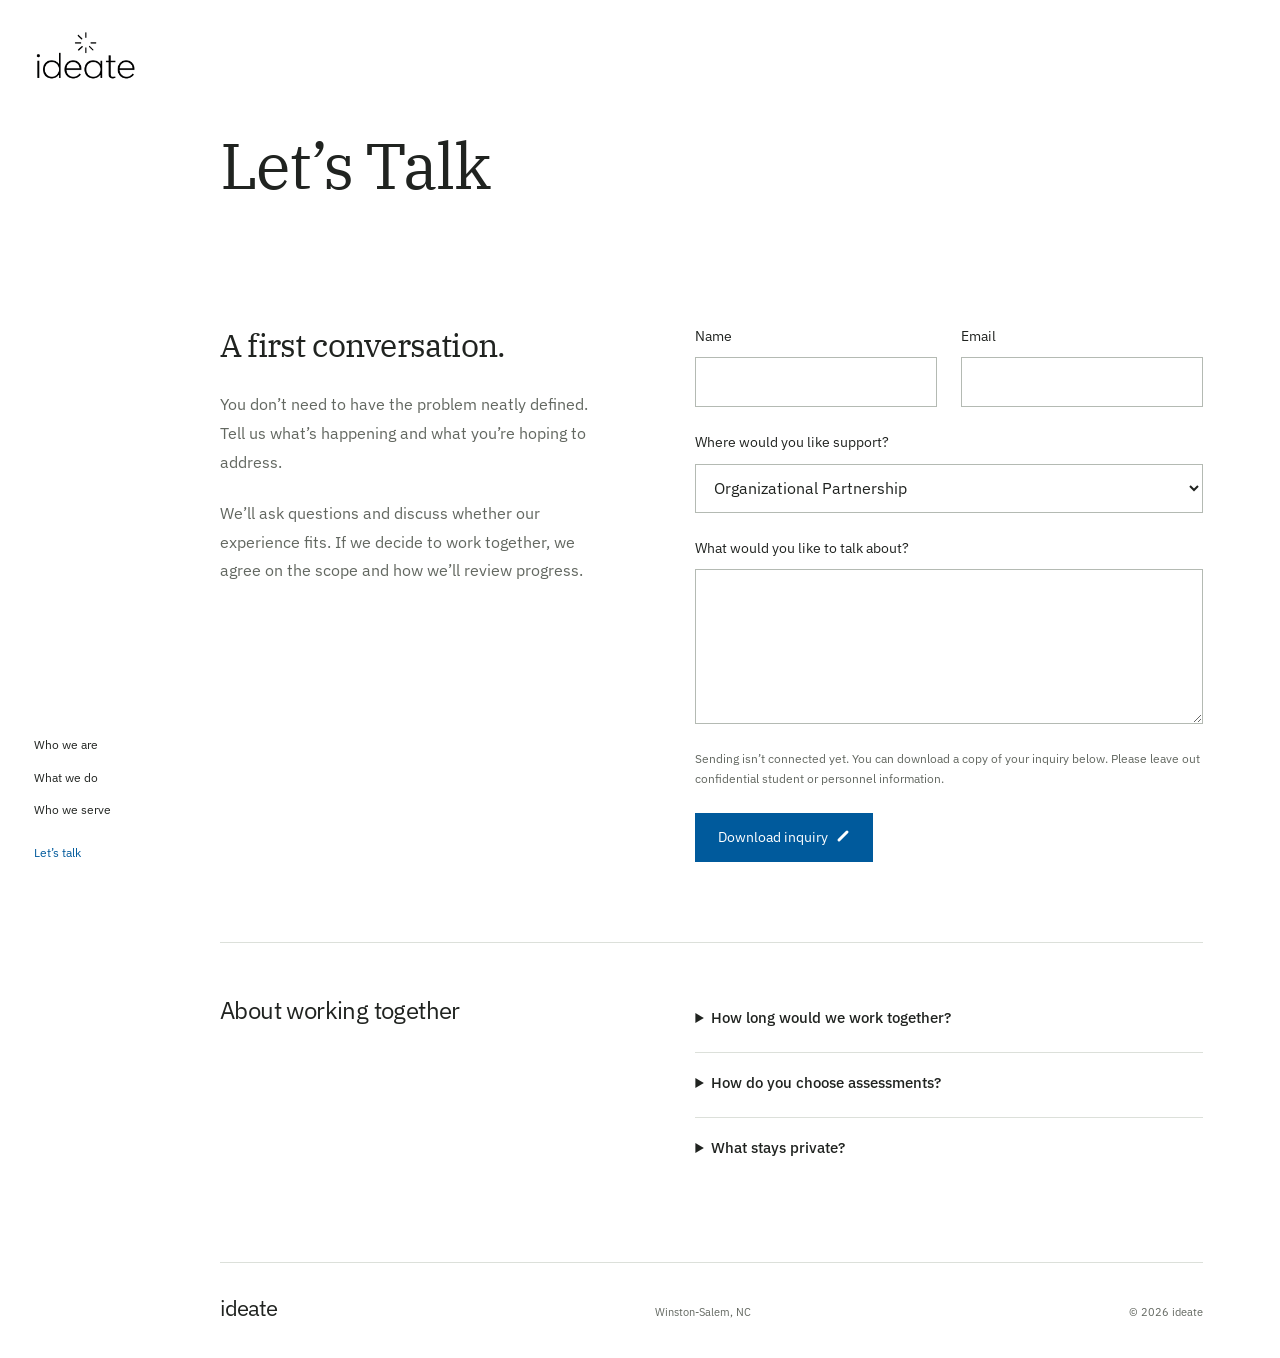
==== contact.html @ 922ec5f8 "Add ideate site Co-Authored-By: Claude Sonnet 5.5 <noreply@anthropic.com> Claude-Session: https://cl" ====
<!doctype html><html lang="en"><head><meta charset="utf-8"><meta name="viewport" content="width=device-width,initial-scale=1"><title>Let’s Talk | ideate</title><meta name="description" content="Start a conversation with ideate about the decisions, changes, or questions you are working through."><meta name="theme-color" content="#ffffff"><link rel="stylesheet" href="style.css"><link rel="stylesheet" href="room.css"><script defer src="app.js"></script></head><body class="inside-page"><a class="edge-brand" href="index.html" aria-label="ideate home"><img src="ideate-brand.svg" width="140" height="78" alt="ideate"></a><nav class="edge-nav" aria-label="Main navigation"><a href="about.html">Who we are</a><a href="work.html">What we do</a><a href="serve.html">Who we serve</a><a href="contact.html">Let’s talk</a></nav><main><section class="page-heading contact-heading"><h1>Let’s Talk</h1></section><section class="contact-layout" aria-labelledby="first-conversation"><div class="contact-introduction"><h2 id="first-conversation">A first conversation.</h2><p>You don’t need to have the problem neatly defined. Tell us what’s happening and what you’re hoping to address.</p><p>We’ll ask questions and discuss whether our experience fits. If we decide to work together, we agree on the scope and how we’ll review progress.</p></div><div class="inquiry-form"><form aria-label="Prepare an inquiry" aria-describedby="inquiry-note"><div class="form-pair"><div><label for="name">Name</label><input id="name" name="Name" autocomplete="name" required></div><div><label for="email">Email</label><input id="email" name="Email" type="email" autocomplete="email" required></div></div><label for="interest">Where would you like support?</label><select id="interest" name="Interest"><option>Organizational Partnership</option><option>Leadership Partnership</option><option>Student Concierge</option><option>TRIPOD</option><option>Something else</option></select><label for="message">What would you like to talk about?</label><textarea id="message" name="Message" required></textarea><p class="note" id="inquiry-note">Sending isn’t connected yet. You can download a copy of your inquiry below. Please leave out confidential student or personnel information.</p><button class="submit" type="submit">Download inquiry <svg class="ray-link" viewBox="0 0 42 42" aria-hidden="true" focusable="false"><path d="M9 33L33 9" fill="none" stroke="currentColor" stroke-width="9" stroke-linecap="round"/></svg></button><p id="status" role="status"></p></form></div></section><section class="working-questions"><h2>About working together</h2><div><details class="service-detail"><summary>How long would we work together?</summary><p>That depends on the work. We agree on the pace and review points with you, whether the need is a defined consulting assignment or ongoing individual support.</p></details><details class="service-detail"><summary>How do you choose assessments?</summary><p>We determine which instruments will give us a useful understanding of where you are currently, guided by your circumstances and what you want to work on.</p><p>The EQ-i 2.0, for example, explores your own view of how you understand and express emotions, relate to others, make decisions, and respond to stress. It can help us examine questions such as whether you communicate your needs directly, how you handle pressure, or how emotions influence a difficult decision.</p><p>We discuss the findings with you in the context of your experience. That understanding helps us choose what to work on, put it into practice, and revisit what you’re learning.</p></details><details class="service-detail"><summary>What stays private?</summary><p>Before work begins, we agree on confidentiality and any expectations for reporting to an employer or other sponsor. With students and families, we also establish the student’s goals and the family’s involvement.</p></details></div></section></main><footer class="site-footer"><a href="index.html" aria-label="ideate home">ideate</a><span>Winston-Salem, NC</span><span>© 2026 ideate</span></footer></body></html>
---- style.css ----
@import url('https://fonts.googleapis.com/css2?family=IBM+Plex+Sans:wght@400;500;600&family=IBM+Plex+Serif:wght@400;500&family=Barlow+Condensed:wght@700&display=swap');
:root{--blue:#005a9c;--ink:#202320;--muted:#626760;--line:#dce0da;--paper:#fff}
*{box-sizing:border-box}html{scroll-behavior:smooth;scroll-padding-top:30px}body{margin:0;background:var(--paper);color:var(--ink);font:400 16px/1.65 'IBM Plex Sans',Arial,sans-serif}button,input,select,textarea{font:inherit}button,a{-webkit-tap-highlight-color:transparent}a{color:inherit;text-decoration:none}button{cursor:pointer}img,svg{max-width:100%}img{display:block;height:auto}p{margin:0 0 22px}p:last-child{margin-bottom:0}h1,h2,h3{font-weight:400;line-height:1.2;letter-spacing:-.025em;margin:0}button:focus-visible,a:focus-visible,summary:focus-visible,input:focus-visible,textarea:focus-visible,select:focus-visible{outline:2px solid var(--blue);outline-offset:5px}main,.site-header,.site-footer{width:calc(100% - 112px);max-width:1200px;margin:0 auto}.site-header{min-height:140px;display:flex;align-items:center;justify-content:space-between;gap:36px}.brand{display:block;width:126px;line-height:0;flex-shrink:0}.brand img{width:100%;height:auto}nav{display:flex;gap:28px;align-items:center;font-size:13px}nav a{padding:10px 0;white-space:nowrap}nav a:hover,nav a[aria-current=page]{color:var(--blue)}nav a:last-child{color:var(--blue)}.ray-link{display:inline-block;width:1em;height:1em;margin-left:.3em;vertical-align:-.1em;flex-shrink:0}.inline-link{display:inline-block;color:var(--blue);font-size:14px;padding:5px 0;border-bottom:1px solid transparent}.inline-link:hover{border-color:var(--blue)}
.opening-context{padding:24px 0 42px}.opening-context p{font-size:15px;color:var(--muted);max-width:630px;line-height:1.6}.conversation-sheet{border-top:1px solid var(--line)}.conversation-core{display:grid;grid-template-columns:minmax(0,1.05fr) 66px minmax(0,1fr);gap:34px;min-height:455px;padding:64px 0 42px;align-items:start}.your-words h1{font:400 clamp(36px,4.25vw,55px)/1.18 'IBM Plex Serif',Georgia,serif;letter-spacing:-.035em;max-width:470px;text-wrap:pretty}.perspective-cue{align-self:center;justify-self:center;transform:translateY(-5px);width:52px}.perspective-cue img{width:100%;height:auto}.our-question{padding-top:108px}.our-question h2{font-size:clamp(27px,2.9vw,37px);font-weight:400;color:var(--blue);line-height:1.22;margin-bottom:25px;text-wrap:pretty}.our-question p{font-size:17px;line-height:1.7;color:var(--muted);max-width:440px;margin-bottom:18px}.our-question .inline-link{font-size:13px}.conversation-core.is-reframing .our-question{animation:reframe .42s ease-out both}.conversation-core.is-reframing .your-words{animation:arrive .28s ease-out both}@keyframes reframe{from{opacity:0;transform:translateY(7px)}to{opacity:1;transform:translateY(0)}}@keyframes arrive{from{opacity:.3}to{opacity:1}}.conversation-controls{border-top:1px solid var(--line);display:flex;align-items:center;justify-content:space-between;gap:28px;padding:22px 0}.conversation-controls>p{color:var(--muted);font-size:11px;margin:0}.situation-switch{display:flex;align-items:center;gap:25px}.situation-switch button{background:none;border:0;color:var(--ink);font-size:13px;display:flex;align-items:center;justify-content:center;min-height:44px;padding:6px 0}.situation-switch button:hover{color:var(--blue)}.previous-situation{width:32px}.previous-situation .ray-link{transform:rotate(180deg);margin:0;width:16px;height:16px}.next-situation .ray-link{color:var(--blue);margin-left:14px}.situation-count{color:var(--muted);font-size:11px;font-variant-numeric:tabular-nums;white-space:nowrap}.people-introduction{margin:90px 0 110px;display:grid;grid-template-columns:1.05fr 1fr;gap:100px;align-items:center}.people-glimpse{display:flex;gap:16px;align-items:center}.small-portrait{width:126px;height:126px;overflow:hidden;background:#fff}.small-portrait img{width:100%;height:100%;object-fit:cover}.steve img{transform:scale(1.16);transform-origin:50% 37%;object-position:center 35%}.matt img{object-position:center 30%}.people-introduction p{max-width:520px;font-size:17px;color:var(--muted)}.people-introduction .inline-link{font-size:13px}.site-footer{border-top:1px solid var(--line);padding:27px 0 32px;display:flex;justify-content:space-between;gap:25px;align-items:baseline;font-size:11px;color:var(--muted)}.site-footer>a{font-size:22px;letter-spacing:-1px;color:var(--ink)}
.page-heading{padding:65px 0 72px;border-bottom:1px solid var(--line)}.page-heading h1{font-size:clamp(39px,4.1vw,54px);margin-bottom:28px}.page-heading h1:last-child{margin-bottom:0}.page-heading p{font-size:19px;line-height:1.7;max-width:770px;color:var(--muted)}.profile{display:grid;grid-template-columns:minmax(0,.9fr) minmax(0,1.1fr);gap:100px;align-items:center;padding:82px 0;border-bottom:1px solid var(--line)}.portrait-frame{width:100%;max-width:390px;aspect-ratio:1;overflow:hidden}.portrait-frame img{width:100%;height:100%;object-fit:cover}.profile:nth-of-type(3) .portrait-frame{justify-self:end}.team-bio h2{font-size:32px;margin-bottom:9px}.team-role{font-size:14px;color:var(--blue);margin-bottom:27px}.team-bio p:not(.team-role){font-size:16px;line-height:1.8;color:var(--muted);max-width:560px}.brand-note{display:flex;gap:35px;align-items:center;padding:65px 0 40px}.brand-note img{width:54px;height:54px;flex-shrink:0}.brand-note p{color:var(--muted);max-width:590px;font-size:15px}.sister-note{font-size:12px;color:var(--muted);max-width:740px;margin:0 0 75px}.sister-note a{color:var(--blue)}
.service-accordion{border-bottom:1px solid var(--line);scroll-margin-top:35px}.service-panel>summary{list-style:none;display:flex;align-items:center;justify-content:space-between;gap:25px;padding:34px 0;cursor:pointer}.service-panel>summary::-webkit-details-marker{display:none}.service-panel>summary::marker{content:''}.service-panel h2{font-size:clamp(25px,3vw,34px);display:flex;align-items:center;flex-wrap:wrap;gap:15px;line-height:1.3}.service-panel>summary:hover h2{color:var(--blue)}.accordion-toggle{position:relative;width:28px;height:28px;flex-shrink:0;color:var(--blue)}.accordion-toggle:before,.accordion-toggle:after{content:'';position:absolute;top:13px;left:5px;width:18px;height:1.5px;background:currentColor}.accordion-toggle:after{transform:rotate(90deg)}.service-panel[open] .accordion-toggle:after{display:none}.service-content{max-width:700px;margin-left:auto;padding:12px 0 45px;color:var(--muted);font-size:16px;line-height:1.8}.service-content ul{padding-left:20px;margin:25px 0}.service-content li{padding:8px 0}.service-content strong{font-weight:500;color:var(--ink)}.service-content .text-link,.service-row .text-link{display:inline-block;font-size:14px;color:var(--blue);padding:5px 0}.service-experience{border-top:1px solid var(--line);padding-top:24px;margin:28px 0}.service-experience h3{font-size:15px;font-weight:500;letter-spacing:0;margin-bottom:13px}.service-experience p{font-size:15px;line-height:1.75}.new-service-badge{display:inline-block;color:white;background:#bd302c;padding:7px 10px;font-size:10px;line-height:1;letter-spacing:.09em;text-transform:uppercase;font-weight:600;transform:rotate(-6deg);border-radius:2px}.approved-process{padding:55px 0 70px}.process-artwork{width:100%;height:auto;display:block}.process-mobile{display:none}.process-mobile>h2{font-size:34px;margin-bottom:20px}.process-mobile>p{font-size:16px;line-height:1.7;color:var(--muted);margin-bottom:35px}.mobile-process-stage h3{font-size:30px;margin:10px 0 13px}.mobile-process-stage>span{font-size:12px;color:var(--blue)}.mobile-process-stage p{font-size:17px;margin-bottom:8px}.mobile-process-stage small{font-size:14px;color:var(--muted)}.numbers-section{background:#000;color:#fff;padding:60px 48px 30px;margin-bottom:90px}.combined-label{font-size:14px;font-weight:500;letter-spacing:.2em;line-height:1.5;text-transform:uppercase;text-align:center;margin:0 0 35px}.numbers{display:grid;grid-template-columns:repeat(3,minmax(0,1fr));gap:34px;text-align:center}.numbers>div{display:flex;flex-direction:column;align-items:center}.numbers strong{display:block;font:700 clamp(80px,10vw,132px)/1 'Barlow Condensed','Arial Narrow',sans-serif;letter-spacing:-.025em;color:#fff;white-space:nowrap}.numbers>div>span{font-size:12px;font-weight:500;line-height:1.65;letter-spacing:.13em;text-transform:uppercase;color:#4599d0;max-width:260px}.numbers sup{font-size:9px;margin-left:3px}.metric-footnotes{border-top:1px solid #ffffff40;margin-top:65px;padding-top:20px}.metric-footnotes p{color:#bcbcbc;font-size:10px;line-height:1.7;margin-bottom:10px}.metric-footnotes sup{margin-right:5px}
.service-row{display:grid;grid-template-columns:minmax(0,.8fr) minmax(0,1.2fr);gap:100px;padding:65px 0;border-bottom:1px solid var(--line)}.service-row h2{font-size:29px}.service-row p{font-size:18px;line-height:1.75;color:var(--muted);max-width:620px}.audiences{margin-bottom:100px}.contact-layout{display:grid;grid-template-columns:minmax(0,.85fr) minmax(0,1.15fr);gap:100px;padding:65px 0 80px}.contact-introduction h2{font:400 32px/1.25 'IBM Plex Serif',Georgia,serif;margin-bottom:25px}.contact-introduction p{max-width:390px;color:var(--muted);font-size:16px;line-height:1.8}.form-pair{display:grid;grid-template-columns:repeat(2,minmax(0,1fr));gap:24px}.inquiry-form label{display:block;font-size:14px;margin:24px 0 9px}.form-pair label{margin-top:0}.inquiry-form input,.inquiry-form select,.inquiry-form textarea{border:1px solid #b4bab3;border-radius:0;background:#fff;color:var(--ink);width:100%;padding:12px 14px;min-height:49px;font-size:16px;line-height:1.5}.inquiry-form textarea{min-height:155px;resize:vertical}.note{font-size:12px;color:var(--muted);line-height:1.7;margin:18px 0 23px}.submit{min-height:48px;border:0;border-radius:0;background:var(--blue);color:#fff;padding:13px 23px;font-size:14px}#status{font-size:14px;color:var(--muted);margin-top:18px}#status:empty{display:none}.working-questions{display:grid;grid-template-columns:minmax(0,.85fr) minmax(0,1.15fr);gap:100px;padding:45px 0 80px;border-top:1px solid var(--line)}.working-questions>h2{font-size:24px;margin-top:8px}.service-detail{border-top:1px solid var(--line);padding:18px 0}.service-detail:first-child{border-top:0}.service-detail summary{font-size:15px;font-weight:500;cursor:pointer;line-height:1.6;min-height:28px}.service-detail p{font-size:15px;line-height:1.75;color:var(--muted);margin:17px 0 0}
@media(max-width:1000px){main,.site-header,.site-footer{width:calc(100% - 80px)}nav{gap:20px;font-size:12px}.conversation-core{grid-template-columns:minmax(0,1fr) 44px minmax(0,1fr);gap:22px;min-height:450px}.your-words h1{font-size:43px}.perspective-cue{width:42px}.our-question{padding-top:95px}.our-question h2{font-size:30px}.our-question p{font-size:16px}.people-introduction,.profile,.service-row,.contact-layout,.working-questions{gap:55px}.portrait-frame{max-width:330px}.numbers-section{padding-left:30px;padding-right:30px}.numbers{gap:24px}.numbers strong{font-size:clamp(68px,10vw,110px)}.form-pair{grid-template-columns:1fr;gap:0}.form-pair>div+div label{margin-top:24px}.process-artwork{display:none}.process-mobile{display:grid;grid-template-columns:repeat(3,minmax(0,1fr));gap:32px}.process-mobile>h2,.process-mobile>p{grid-column:1/-1}.process-mobile>p{margin-bottom:5px}.mobile-process-stage{border-top:2px solid var(--blue);padding-top:18px}.mobile-process-stage:nth-of-type(2){margin-top:35px}}
@media(max-width:700px){main,.site-header,.site-footer{width:calc(100% - 44px)}.site-header{min-height:0;padding:23px 0 20px;display:block}.brand{width:104px}nav{justify-content:space-between;gap:12px;font-size:11px;margin-top:18px;flex-wrap:wrap}nav a{padding:4px 0}.opening-context{padding:24px 0 28px}.opening-context p{font-size:13px;max-width:400px}.conversation-core{display:block;min-height:0;padding:35px 0 32px;position:relative}.your-words h1{font-size:clamp(32px,7.8vw,43px);max-width:530px}.perspective-cue{position:absolute;left:0;top:0;transform:none;width:31px;display:none}.our-question{padding:0 0 0 42px;margin-top:40px;border-left:0;max-width:580px;position:relative}.our-question:before{content:'';position:absolute;left:0;top:1px;width:28px;height:28px;background:white url("ideate-spark.svg") center/28px no-repeat;border:0}.our-question h2{font-size:27px;line-height:1.25;margin-bottom:20px}.our-question p{font-size:15px;line-height:1.7}.our-question .inline-link{font-size:12px}.conversation-controls{padding:16px 0;gap:12px;flex-wrap:wrap}.conversation-controls>p{font-size:10px}.situation-switch{gap:15px;margin-left:auto}.situation-switch button{font-size:12px}.situation-count{font-size:10px}.people-introduction{margin:60px 0 70px;grid-template-columns:1fr;gap:27px}.small-portrait{width:98px;height:98px}.people-introduction p{font-size:16px;max-width:570px}.site-footer{padding:24px 0 28px;font-size:10px;gap:14px;flex-wrap:wrap}.site-footer>a{font-size:21px}.page-heading{padding:43px 0 45px}.page-heading h1{font-size:39px;margin-bottom:23px}.page-heading p{font-size:17px}.profile{grid-template-columns:1fr;padding:45px 0;gap:32px}.portrait-frame{max-width:350px}.profile:nth-of-type(3) .portrait-frame{justify-self:start}.team-bio h2{font-size:29px}.team-bio p:not(.team-role){font-size:16px}.brand-note{padding-top:45px;gap:25px;align-items:start}.brand-note img{width:42px;height:42px}.brand-note p{font-size:14px}.sister-note{font-size:11px;margin-bottom:55px}.service-panel>summary{padding:27px 0;gap:18px}.service-panel h2{font-size:25px;gap:12px}.service-content{font-size:15px;padding-bottom:30px}.service-content li{padding:9px 0}.service-experience p{font-size:14px}.approved-process{padding:50px 0 55px}.process-mobile{display:block}.process-mobile>h2{font-size:32px}.process-mobile>p{font-size:15px;margin-bottom:32px}.mobile-process-stage{padding:0 0 32px 26px;margin-left:5px;border-top:0;border-left:2px solid var(--blue);position:relative}.mobile-process-stage:last-child{padding-bottom:0}.mobile-process-stage:before{content:'';position:absolute;left:-6px;top:5px;width:10px;height:10px;border-radius:50%;background:var(--blue);box-shadow:0 0 0 3px white}.mobile-process-stage:nth-of-type(2){margin-top:0}.mobile-process-stage h3{font-size:28px}.mobile-process-stage p{font-size:16px}.mobile-process-stage small{font-size:13px}.numbers-section{padding:48px 22px 28px;margin-bottom:65px}.combined-label{font-size:12px;letter-spacing:.14em;margin-bottom:25px}.numbers{gap:18px}.numbers strong{font-size:clamp(53px,11vw,80px)}.numbers>div>span{font-size:10px;letter-spacing:.1em}.metric-footnotes{margin-top:40px}.service-row{grid-template-columns:1fr;gap:22px;padding:40px 0}.service-row h2{font-size:28px}.service-row p{font-size:17px}.audiences{margin-bottom:65px}.contact-layout{grid-template-columns:1fr;gap:35px;padding:40px 0 55px}.contact-introduction h2{font-size:29px}.contact-introduction p{max-width:600px}.working-questions{grid-template-columns:1fr;gap:24px;padding:35px 0 55px}.working-questions>h2{font-size:24px}.form-pair{grid-template-columns:repeat(2,minmax(0,1fr));gap:20px}.form-pair>div+div label{margin-top:0}}
@media(max-width:450px){.situation-switch{width:100%;justify-content:space-between}.conversation-controls>p{order:2}.conversation-controls{gap:3px}.numbers{grid-template-columns:1fr;gap:38px}.numbers strong{font-size:110px}.numbers>div>span{font-size:12px}.form-pair{grid-template-columns:1fr;gap:0}.form-pair>div+div label{margin-top:24px}.submit{width:100%}}
@media(prefers-reduced-motion:reduce){html{scroll-behavior:auto}.conversation-core.is-reframing .our-question,.conversation-core.is-reframing .your-words{animation:none}}
---- room.css ----
/* The conversation occupies the page; navigation lives at its edges. */
.edge-brand{position:absolute;top:30px;left:34px;width:104px;z-index:5}.edge-brand img{width:100%;height:auto}.edge-nav{position:fixed;left:34px;bottom:32px;z-index:10;display:flex;flex-direction:column;align-items:flex-start;gap:3px;font-size:12px}.edge-nav a{padding:5px 0;white-space:nowrap}.edge-nav a:hover{color:var(--blue)}.edge-nav a:last-child{margin-top:10px}.workshop-home{min-height:100svh}.perspective-room{position:relative;width:auto;max-width:none;min-height:100svh;margin:0 7vw 0 210px;display:flex;flex-direction:column;justify-content:center;padding:100px 0 66px}.room-label{position:absolute;right:0;top:48px;font-size:11px;color:var(--muted)}.working-frame{position:relative;min-height:440px;padding:70px 60px 55px;display:flex;align-items:center;border-left:1px solid #aab1b5;border-bottom:1px solid #aab1b5;isolation:isolate}.working-frame:before{content:'';position:absolute;left:0;right:92px;top:0;height:1px;background:#aab1b5;transition:right 1s,opacity 1s}.working-frame:after{content:'';position:absolute;right:0;top:92px;bottom:0;width:1px;background:#aab1b5;transition:top 1s,opacity 1s}.frame-corner{position:absolute;right:23px;top:23px;width:42px;height:42px;transform:rotate(45deg);background:var(--blue);border-radius:30px;width:7px;height:48px}.starting-thought{width:100%;transition:opacity .4s,transform .8s}.starting-thought h1{font:400 clamp(42px,5.6vw,85px)/1.08 'IBM Plex Serif',Georgia,serif;max-width:850px;letter-spacing:-.05em;text-wrap:balance}.look-again{border:0;background:transparent;color:var(--blue);display:flex;align-items:center;gap:20px;font-size:16px;padding:12px 0;margin-top:35px}.look-again svg{width:24px;height:24px;overflow:visible;transition:transform .4s}.look-again path{stroke:currentColor;stroke-width:8;stroke-linecap:round}.look-again:hover svg{transform:translate(4px,-4px)}.room-bottom{display:flex;justify-content:space-between;align-items:baseline;gap:25px;margin-top:28px}.room-bottom p{font-size:10px;color:var(--muted);max-width:220px;text-align:right}.quiet-button{background:transparent;border:0;padding:10px 0;color:var(--muted);font-size:12px;text-align:left}.quiet-button:hover{color:var(--blue)}.room-mark{position:absolute;bottom:30px;right:0;width:34px;opacity:.6}.room-mark img{width:100%}.conversation-stage{width:100%;animation:room-enter .75s both}.thread{font-size:12px;color:var(--muted);max-width:620px;line-height:1.6;margin-bottom:35px}.conversation-stage h2{font:400 clamp(31px,4vw,59px)/1.15 'IBM Plex Serif',Georgia,serif;letter-spacing:-.035em;max-width:850px;color:var(--blue);text-wrap:balance;outline:none}.answer-options{display:flex;flex-direction:column;align-items:flex-start;gap:0;margin:25px 0 15px}.answer-options button{border:0;border-bottom:1px solid #dce0da;background:transparent;font-size:16px;color:var(--ink);padding:13px 22px 13px 0;text-align:left;line-height:1.45;transition:color .2s,padding-left .2s}.answer-options button:hover{color:var(--blue);padding-left:10px}.answer-options button:after{content:'／';color:var(--blue);margin-left:20px}.takeaway{max-width:580px;margin-top:28px}.takeaway p{font-size:17px;color:var(--muted);line-height:1.7;margin-bottom:24px}.takeaway a{margin-right:24px}.room-open .working-frame:before{right:65%;opacity:.3}.room-open .working-frame:after{top:75%;opacity:.3}.room-open .frame-corner{animation:ray-out 1.2s both}.room-open .working-frame{border-color:#e1e5e7}.room-open .room-mark{opacity:1}.room-open .room-mark img{animation:room-turn 35s linear infinite}.inside-page main{margin:0 6vw 0 220px;width:auto;max-width:1150px;padding-top:80px}.inside-page .page-heading{padding:50px 0 60px;border:0}.inside-page .site-footer{width:auto;margin-left:220px;margin-right:6vw}.inside-page .page-heading h1{font:400 clamp(39px,5vw,66px)/1.1 'IBM Plex Serif',Georgia,serif}.inside-page .page-heading p{font-size:17px}.no-script{padding:20px;margin-left:210px}@keyframes room-enter{from{opacity:0;transform:translateY(15px)}to{opacity:1;transform:none}}@keyframes ray-out{to{transform:translate(45px,-45px) rotate(45deg);opacity:0}}@keyframes room-turn{to{transform:rotate(360deg)}}
@media(min-width:1600px){.perspective-room{max-width:1260px;margin-left:calc((100vw - 1260px)/2 + 50px)}}
@media(max-width:1000px){.perspective-room{margin-left:180px;margin-right:40px}.working-frame{padding:60px 35px;min-height:420px}.inside-page main{margin-left:180px;margin-right:40px}.inside-page .site-footer{margin-left:180px;margin-right:40px}.room-bottom{align-items:flex-start}.room-bottom p{max-width:150px}.inside-page .profile{gap:35px;grid-template-columns:1fr}.inside-page .profile .portrait-frame{max-width:340px;justify-self:start}}
@media(max-width:640px){.edge-brand{left:23px;top:18px;width:87px}.edge-nav{left:0;bottom:0;width:100%;display:grid;grid-template-columns:repeat(4,1fr);gap:4px;background:white;padding:12px 13px 16px;border-top:1px solid #e6e8e9;font-size:10px;text-align:center;align-items:center}.edge-nav a{padding:7px 0;white-space:normal}.edge-nav a:last-child{margin:0}.perspective-room{margin:0 24px;padding:115px 0 115px;min-height:100svh}.room-label{top:88px;left:0;right:auto;font-size:10px}.working-frame{min-height:360px;padding:48px 23px 35px}.starting-thought h1{font-size:clamp(36px,10vw,57px)}.working-frame:before{right:62px}.working-frame:after{top:62px}.frame-corner{right:16px;top:7px;height:38px;width:6px}.look-again{font-size:14px;margin-top:30px}.room-bottom{margin-top:20px;gap:18px}.room-bottom p{max-width:133px;font-size:9px}.quiet-button{font-size:11px}.room-mark{bottom:83px;width:25px}.conversation-stage h2{font-size:clamp(29px,8vw,42px)}.thread{font-size:11px;margin-bottom:24px}.answer-options button{font-size:14px;padding:12px 5px 12px 0}.takeaway p{font-size:15px}.takeaway a{display:table;margin-bottom:12px}.inside-page main{margin:0 24px;padding-top:95px;width:auto}.inside-page .site-footer{margin:0 24px 85px;width:auto}.inside-page .page-heading{padding:22px 0 35px}.inside-page .page-heading h1{font-size:40px}.inside-page .page-heading p{font-size:16px}.no-script{margin:0 24px 100px}.inside-page .profile{padding:40px 0}.inside-page .contact-layout{padding-top:10px}.inside-page .brand-note{gap:20px}}
@media(prefers-reduced-motion:reduce){*,*:before,*:after{animation:none!important;transition:none!important;scroll-behavior:auto!important}.room-open .frame-corner{opacity:0}}
/* Open composition, with the question exercise available on request. */
[hidden]{display:none!important}.working-frame{border:0;padding:60px 10px;min-height:450px}.working-frame:before,.working-frame:after,.frame-corner{display:none}.starting-thought h2{font:400 clamp(42px,5.6vw,85px)/1.08 'IBM Plex Serif',Georgia,serif;letter-spacing:-.05em;max-width:850px}.perspective-intro{position:relative;padding:70px 0 30px;min-height:540px;width:100%}.perspective-intro>h1{position:relative;z-index:1;font:400 clamp(40px,5.3vw,80px)/1.1 'IBM Plex Serif',Georgia,serif;letter-spacing:-.05em;width:72%;text-wrap:balance}.growth-line{position:relative;z-index:1;margin-top:23px;font-size:clamp(18px,2vw,26px);color:var(--blue);max-width:67%}.intro-spark{position:absolute;right:-10px;top:43px;width:clamp(160px,25vw,350px);color:var(--blue);z-index:0}.intro-spark svg{width:100%;height:auto;overflow:visible}.visiting-ray{animation:make-room 9s ease-in-out infinite}@keyframes make-room{0%,12%{opacity:1}40%,80%{opacity:0}100%{opacity:1}}.meet-guides{display:flex;gap:22px;align-items:center;margin-top:80px;max-width:650px}.guide-faces{display:flex;gap:8px;flex-shrink:0}.guide-faces>span{width:68px;height:80px;overflow:hidden}.guide-faces img{width:100%;height:100%;object-fit:cover}.meet-guides p{font-size:14px;line-height:1.7;color:var(--muted);margin:0}.meet-guides p a{display:inline-block;color:var(--blue);margin-top:8px;font-size:12px}.try-conversation{margin-top:40px;border:0;border-bottom:1px solid var(--blue);padding:10px 0;color:var(--blue);background:none;font-size:14px}.try-conversation span{margin-left:15px}.leave-conversation{position:absolute;right:0;top:0}.leave-conversation span{margin-left:14px;font-size:20px}.room-open .working-frame{border:0}.conversation-active .room-bottom{margin-top:5px}
@media(max-width:1000px){.intro-spark{width:23vw;top:70px}.perspective-intro>h1{width:76%;font-size:clamp(40px,5.6vw,65px)}.meet-guides{margin-top:65px;gap:15px}.guide-faces>span{width:54px;height:68px}.meet-guides p{font-size:13px}}
@media(max-width:640px){.perspective-room{padding-top:90px;justify-content:flex-start}.perspective-intro{padding-top:185px;min-height:0}.intro-spark{width:145px;right:6px;top:5px}.perspective-intro>h1{width:100%;font-size:clamp(39px,10.3vw,61px)}.growth-line{max-width:100%;font-size:18px;margin-top:21px}.meet-guides{margin-top:46px;align-items:flex-start;gap:15px}.guide-faces{gap:4px}.guide-faces>span{width:43px;height:57px}.meet-guides p{font-size:12px}.try-conversation{margin-top:30px;font-size:13px}.working-frame{min-height:400px;padding:65px 0 25px}.starting-thought h2{font-size:39px}.conversation-active{padding-top:105px}}
@media(prefers-reduced-motion:reduce){.visiting-ray{opacity:0}}
.question-home{min-height:100svh}.question-canvas{position:relative;isolation:isolate;min-height:100svh;display:flex;align-items:center;width:auto;max-width:none;margin:0 7vw 0 210px;padding:115px 0 90px}.question-watermark{position:absolute;z-index:-1;width:min(70vw,780px);height:auto;left:50%;top:50%;transform:translate(-50%,-50%);opacity:.085;pointer-events:none}.question-loop{width:100%;position:relative}.question-loop h1{font:400 clamp(42px,5.7vw,86px)/1.13 'IBM Plex Serif',Georgia,serif;letter-spacing:-.045em;max-width:1000px;min-height:3.4em;display:flex;align-items:center}.question-loop h1 a{display:block;text-wrap:balance}.question-loop h1 a:hover{color:var(--blue)}.question-invitation{font-size:13px;color:var(--blue);margin-top:30px}.question-invitation span{margin-left:12px}.question-controls{display:flex;align-items:center;gap:24px;margin-top:35px}.question-controls button{background:none;border:0;padding:12px 0;color:var(--muted);font-size:11px;min-height:44px}.question-controls button:hover{color:var(--blue)}.question-controls span{margin-left:auto;font-size:10px;color:var(--muted);font-variant-numeric:tabular-nums}.question-arrives{animation:question-arrive .6s ease both}@keyframes question-arrive{from{opacity:0;transform:translateY(9px)}to{opacity:1;transform:none}}.return-questions{display:inline-block;font-size:12px;color:var(--blue);margin:25px 0 55px}.response-opening h1{font:400 clamp(38px,4.7vw,65px)/1.15 'IBM Plex Serif',Georgia,serif;letter-spacing:-.04em;max-width:880px}.response-opening>p{font-size:13px;color:var(--muted);margin-top:24px}.responses{list-style:none;margin:65px 0 90px;padding:0;max-width:740px}.responses li{margin-bottom:45px;padding-left:30px;border-left:2px solid #d4e2ee}.responses h2{font-size:24px;margin-bottom:14px}.responses p{font-size:17px;color:var(--muted);line-height:1.8}.our-why{border-top:1px solid var(--line);padding:55px 0 90px;max-width:850px}.our-why h2{font:400 35px/1.2 'IBM Plex Serif',Georgia,serif;margin-bottom:28px}.our-why p{font-size:18px;line-height:1.8;max-width:700px}.why-links{display:flex;flex-wrap:wrap;gap:30px;margin-top:35px}
@media(max-width:1000px){.question-canvas{margin-left:180px;margin-right:40px}.question-loop h1{font-size:clamp(40px,5.8vw,65px);min-height:4.5em}}
@media(max-width:640px){.question-canvas{margin:0 26px;padding:125px 0 120px;min-height:100svh;align-items:center}.question-watermark{width:95vw;max-width:none;top:44%}.question-loop h1{font-size:clamp(35px,9.6vw,58px);min-height:5.65em;align-items:center}.question-invitation{font-size:12px;margin-top:20px;max-width:240px}.question-controls{gap:23px;margin-top:22px}.return-questions{margin:18px 0 35px}.response-opening h1{font-size:36px}.responses{margin:45px 0 55px}.responses li{padding-left:18px;margin-bottom:35px}.responses h2{font-size:22px}.responses p{font-size:16px}.our-why{padding:36px 0 115px}.our-why p{font-size:16px}.our-why h2{font-size:30px}.why-links{gap:20px}}
@media(prefers-reduced-motion:reduce){.question-arrives{animation:none}}
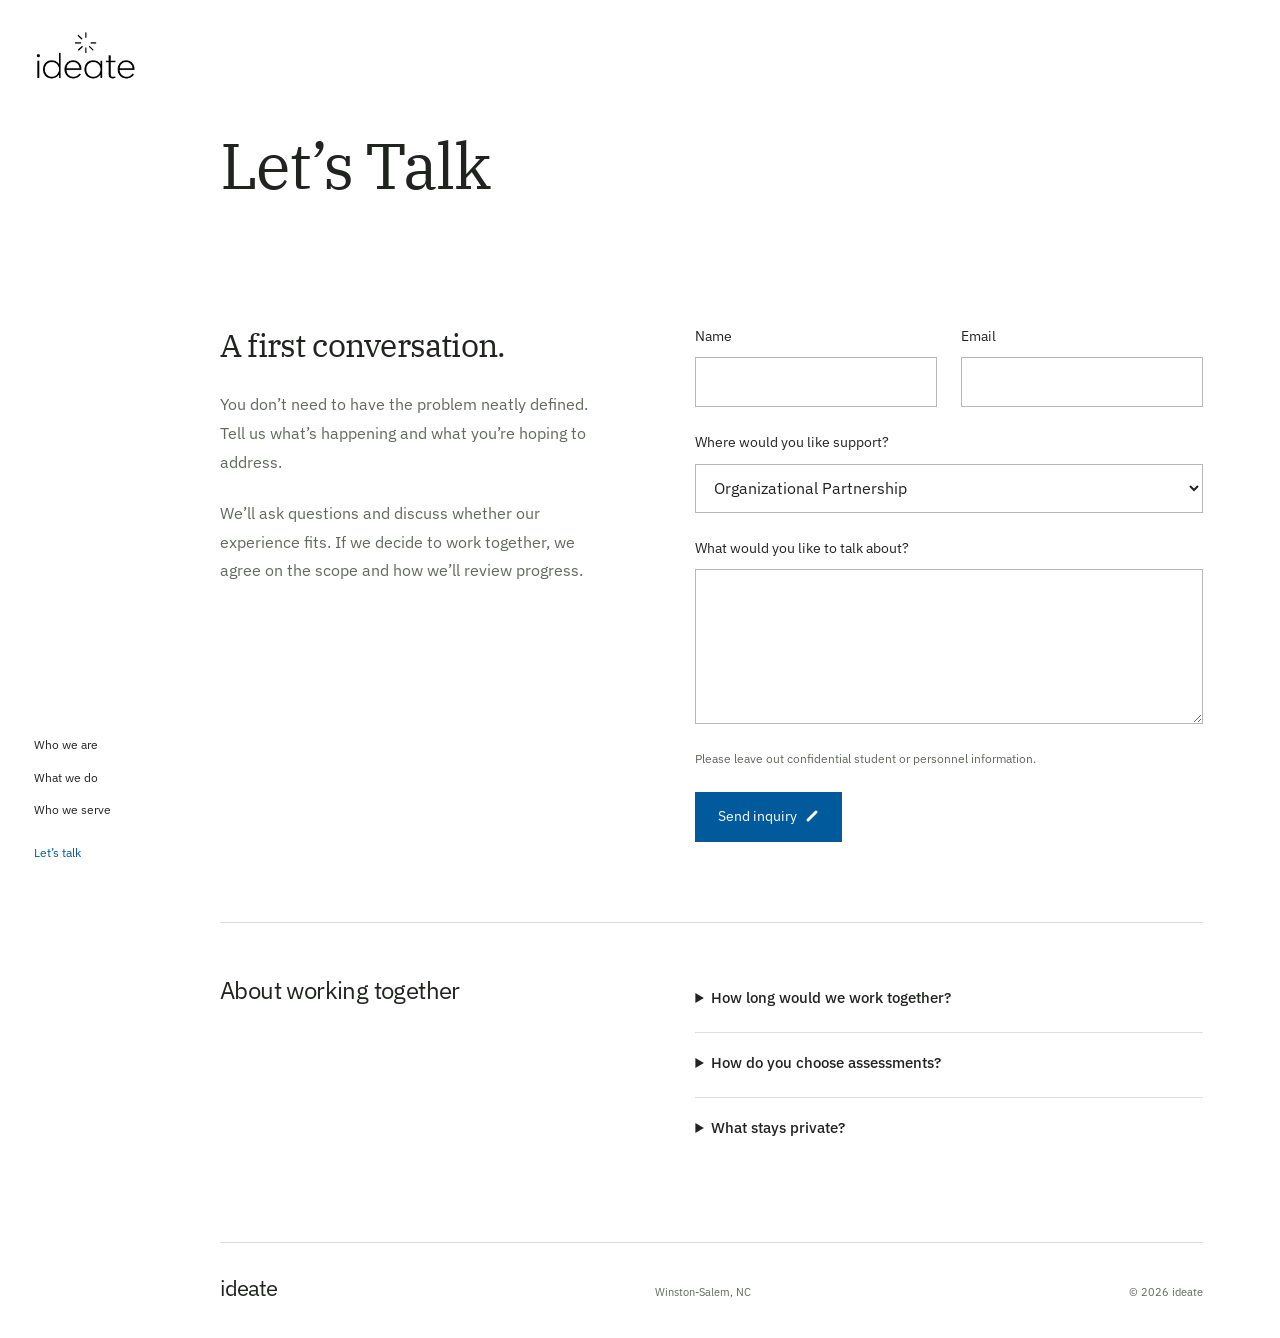
==== commit 185192da: "Rework homepage questions and connect the contact form - Slide 1 is now a title card; questions rewo" ====
--- a/contact.html
+++ b/contact.html
@@ -1 +1 @@
-<!doctype html><html lang="en"><head><meta charset="utf-8"><meta name="viewport" content="width=device-width,initial-scale=1"><title>Let’s Talk | ideate</title><meta name="description" content="Start a conversation with ideate about the decisions, changes, or questions you are working through."><meta name="theme-color" content="#ffffff"><link rel="stylesheet" href="style.css"><link rel="stylesheet" href="room.css"><script defer src="app.js"></script></head><body class="inside-page"><a class="edge-brand" href="index.html" aria-label="ideate home"><img src="ideate-brand.svg" width="140" height="78" alt="ideate"></a><nav class="edge-nav" aria-label="Main navigation"><a href="about.html">Who we are</a><a href="work.html">What we do</a><a href="serve.html">Who we serve</a><a href="contact.html">Let’s talk</a></nav><main><section class="page-heading contact-heading"><h1>Let’s Talk</h1></section><section class="contact-layout" aria-labelledby="first-conversation"><div class="contact-introduction"><h2 id="first-conversation">A first conversation.</h2><p>You don’t need to have the problem neatly defined. Tell us what’s happening and what you’re hoping to address.</p><p>We’ll ask questions and discuss whether our experience fits. If we decide to work together, we agree on the scope and how we’ll review progress.</p></div><div class="inquiry-form"><form aria-label="Prepare an inquiry" aria-describedby="inquiry-note"><div class="form-pair"><div><label for="name">Name</label><input id="name" name="Name" autocomplete="name" required></div><div><label for="email">Email</label><input id="email" name="Email" type="email" autocomplete="email" required></div></div><label for="interest">Where would you like support?</label><select id="interest" name="Interest"><option>Organizational Partnership</option><option>Leadership Partnership</option><option>Student Concierge</option><option>TRIPOD</option><option>Something else</option></select><label for="message">What would you like to talk about?</label><textarea id="message" name="Message" required></textarea><p class="note" id="inquiry-note">Sending isn’t connected yet. You can download a copy of your inquiry below. Please leave out confidential student or personnel information.</p><button class="submit" type="submit">Download inquiry <svg class="ray-link" viewBox="0 0 42 42" aria-hidden="true" focusable="false"><path d="M9 33L33 9" fill="none" stroke="currentColor" stroke-width="9" stroke-linecap="round"/></svg></button><p id="status" role="status"></p></form></div></section><section class="working-questions"><h2>About working together</h2><div><details class="service-detail"><summary>How long would we work together?</summary><p>That depends on the work. We agree on the pace and review points with you, whether the need is a defined consulting assignment or ongoing individual support.</p></details><details class="service-detail"><summary>How do you choose assessments?</summary><p>We determine which instruments will give us a useful understanding of where you are currently, guided by your circumstances and what you want to work on.</p><p>The EQ-i 2.0, for example, explores your own view of how you understand and express emotions, relate to others, make decisions, and respond to stress. It can help us examine questions such as whether you communicate your needs directly, how you handle pressure, or how emotions influence a difficult decision.</p><p>We discuss the findings with you in the context of your experience. That understanding helps us choose what to work on, put it into practice, and revisit what you’re learning.</p></details><details class="service-detail"><summary>What stays private?</summary><p>Before work begins, we agree on confidentiality and any expectations for reporting to an employer or other sponsor. With students and families, we also establish the student’s goals and the family’s involvement.</p></details></div></section></main><footer class="site-footer"><a href="index.html" aria-label="ideate home">ideate</a><span>Winston-Salem, NC</span><span>© 2026 ideate</span></footer></body></html>+<!doctype html><html lang="en"><head><meta charset="utf-8"><meta name="viewport" content="width=device-width,initial-scale=1"><title>Let’s Talk | ideate</title><meta name="description" content="Start a conversation with ideate about the decisions, changes, or questions you are working through."><meta name="theme-color" content="#ffffff"><link rel="stylesheet" href="style.css"><link rel="stylesheet" href="room.css"><script defer src="app.js"></script></head><body class="inside-page"><a class="edge-brand" href="index.html" aria-label="ideate home"><img src="ideate-brand.svg" width="140" height="78" alt="ideate"></a><nav class="edge-nav" aria-label="Main navigation"><a href="about.html">Who we are</a><a href="work.html">What we do</a><a href="serve.html">Who we serve</a><a href="contact.html">Let’s talk</a></nav><main><section class="page-heading contact-heading"><h1>Let’s Talk</h1></section><section class="contact-layout" aria-labelledby="first-conversation"><div class="contact-introduction"><h2 id="first-conversation">A first conversation.</h2><p>You don’t need to have the problem neatly defined. Tell us what’s happening and what you’re hoping to address.</p><p>We’ll ask questions and discuss whether our experience fits. If we decide to work together, we agree on the scope and how we’ll review progress.</p></div><div class="inquiry-form"><form aria-label="Send an inquiry" aria-describedby="inquiry-note"><div class="form-pair"><div><label for="name">Name</label><input id="name" name="Name" autocomplete="name" required></div><div><label for="email">Email</label><input id="email" name="Email" type="email" autocomplete="email" required></div></div><label for="interest">Where would you like support?</label><select id="interest" name="Interest"><option>Organizational Partnership</option><option>Leadership Partnership</option><option>Student Concierge</option><option>TRIPOD</option><option>Something else</option></select><label for="message">What would you like to talk about?</label><textarea id="message" name="Message" required></textarea><p class="note" id="inquiry-note">Please leave out confidential student or personnel information.</p><input type="text" name="_honey" value="" tabindex="-1" autocomplete="off" aria-hidden="true" style="position:absolute;left:-9999px;width:1px;height:1px;opacity:0"><button class="submit" type="submit">Send inquiry <svg class="ray-link" viewBox="0 0 42 42" aria-hidden="true" focusable="false"><path d="M9 33L33 9" fill="none" stroke="currentColor" stroke-width="9" stroke-linecap="round"/></svg></button><p id="status" role="status"></p></form></div></section><section class="working-questions"><h2>About working together</h2><div><details class="service-detail"><summary>How long would we work together?</summary><p>That depends on the work. We agree on the pace and review points with you, whether the need is a defined consulting assignment or ongoing individual support.</p></details><details class="service-detail"><summary>How do you choose assessments?</summary><p>We determine which instruments will give us a useful understanding of where you are currently, guided by your circumstances and what you want to work on.</p><p>The EQ-i 2.0, for example, explores your own view of how you understand and express emotions, relate to others, make decisions, and respond to stress. It can help us examine questions such as whether you communicate your needs directly, how you handle pressure, or how emotions influence a difficult decision.</p><p>We discuss the findings with you in the context of your experience. That understanding helps us choose what to work on, put it into practice, and revisit what you’re learning.</p></details><details class="service-detail"><summary>What stays private?</summary><p>Before work begins, we agree on confidentiality and any expectations for reporting to an employer or other sponsor. With students and families, we also establish the student’s goals and the family’s involvement.</p></details></div></section></main><footer class="site-footer"><a href="index.html" aria-label="ideate home">ideate</a><span>Winston-Salem, NC</span><span>© 2026 ideate</span></footer></body></html>
